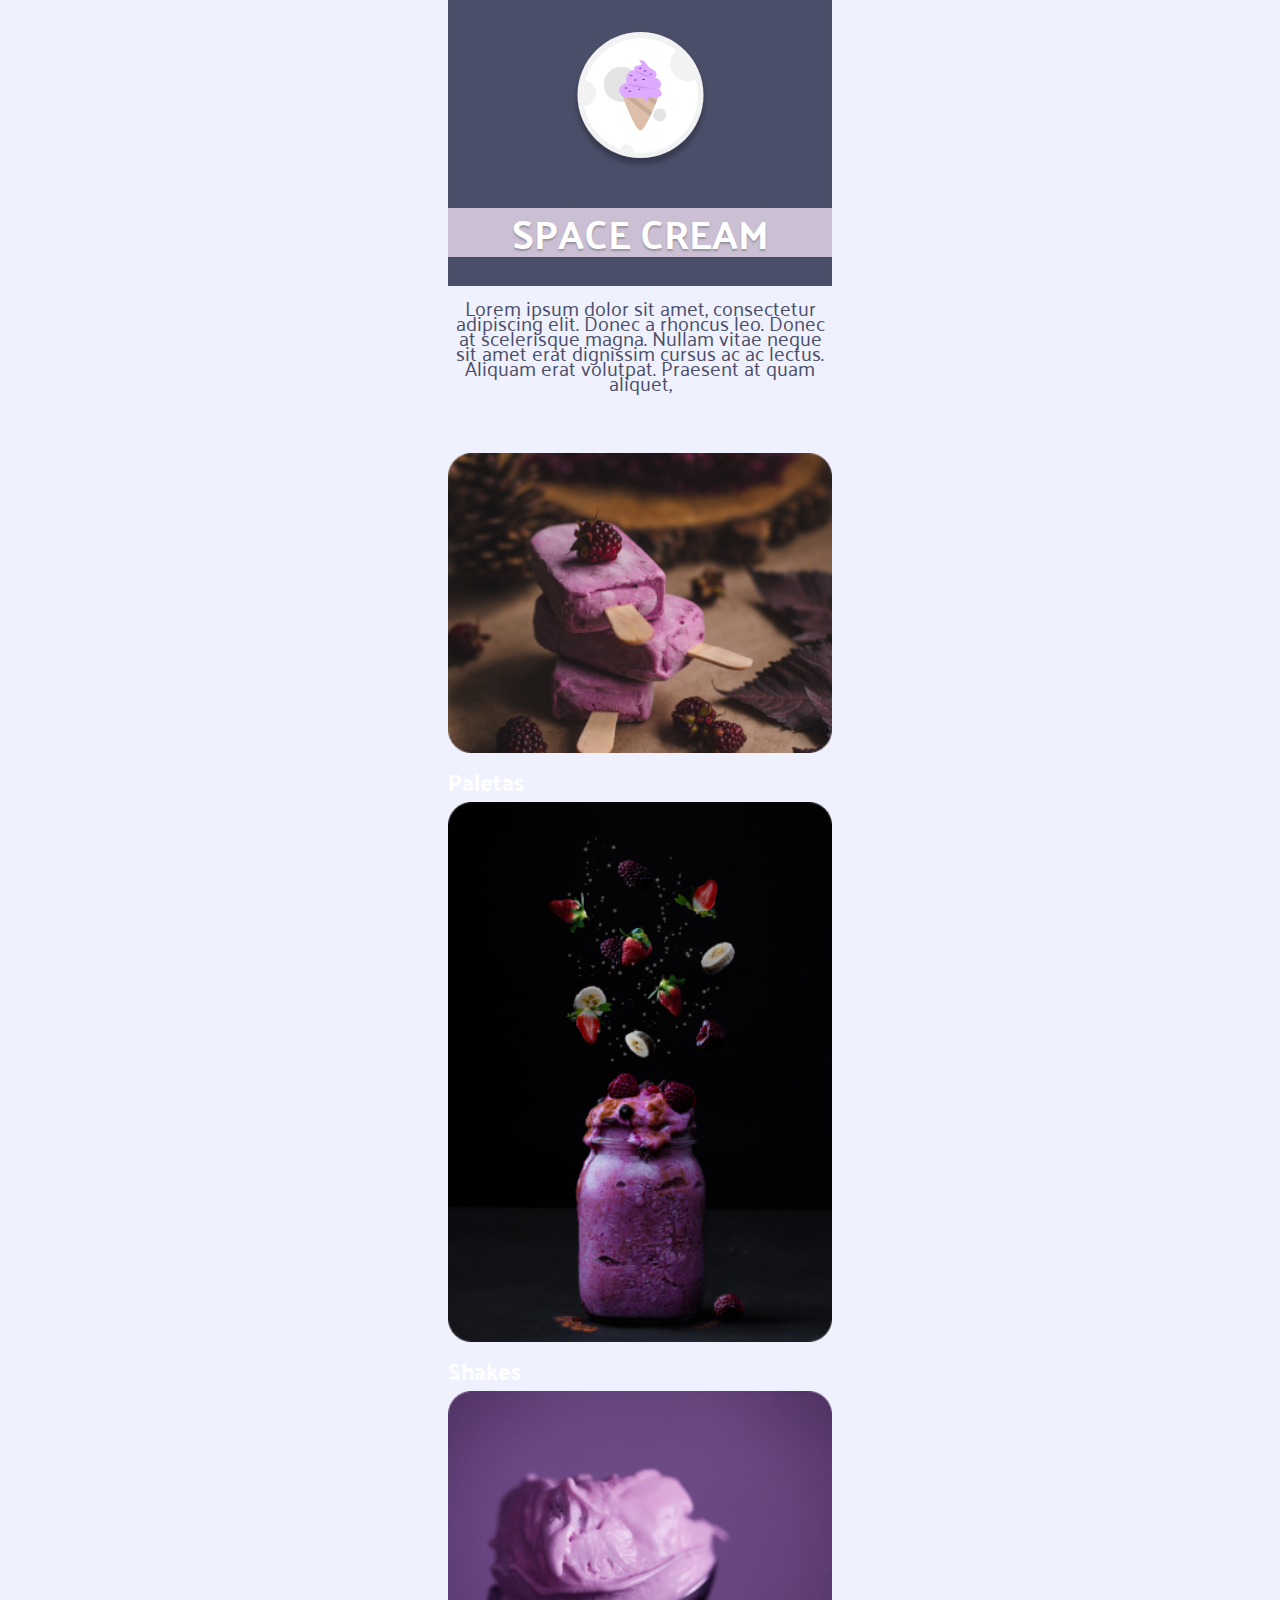
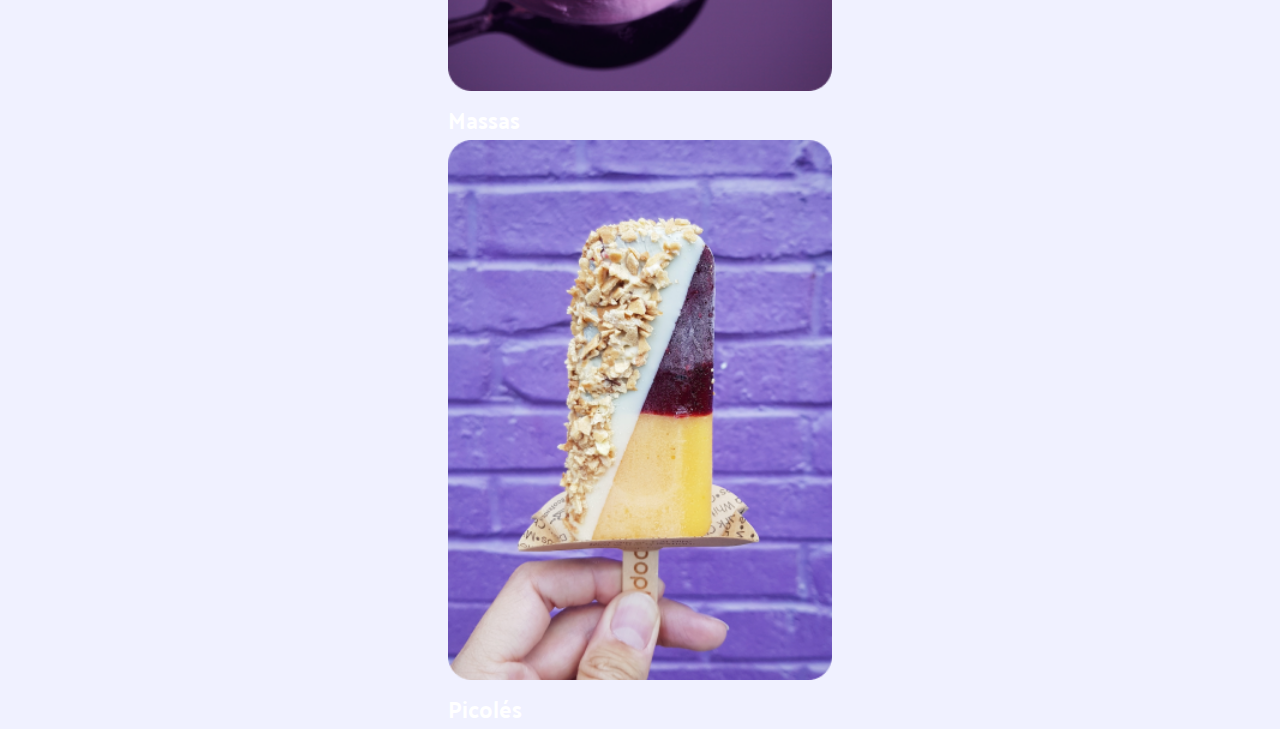
==== Desafio Mobile First/index.html @ 5b073359 "Desafio Mobile First - Eplorer" ====
<!DOCTYPE html>
<html lang="pt-br">

<head>
    <meta charset="UTF-8">
    <link rel="preconnect" href="https://fonts.googleapis.com">
    <link rel="preconnect" href="https://fonts.gstatic.com" crossorigin>

    <meta http-equiv="X-UA-Compatible" content="IE=edge">
    <meta name="viewport" content="width=device-width, initial-scale=1.0">

    <link rel="stylesheet" href="style.css">
    <link href="https://fonts.googleapis.com/css2?family=Palanquin&family=Staatliches&display=swap" rel="stylesheet">


    <title>Space Cream</title>
</head>

<body>

    <div class="page">

        <header>
            <img src="img/logo.svg" alt="">
            <h1>Space Cream</h1>

            
        </header>

        <main>

            <p>Lorem ipsum dolor sit amet, consectetur adipiscing elit.
                Donec a rhoncus leo. Donec at scelerisque magna.
               Nullam vitae neque sit amet erat dignissim cursus ac ac lectus. 
               Aliquam erat volutpat. Praesent at quam aliquet, </p> 

            <div class="card">
                <img src="img/sorvete1.png" alt=" Três Picolés roxo empilhados com uma cereja encima">
                <h2> Paletas </h2>
            </div>

            <div class="card">
                <img src="img/sorvete2.png" alt=" Copo de sorvete com morangos, amoras e bananas em explosão sobre o copo">
                <h2> Shakes</h2>
            </div>

            <div class="card">
                <img src="img/sorvete3.png" alt="Bola de sorvete roxo">
                <h2> Massas</h2>
            </div>

            <div class="card">
                <img src="img/sorvete4.png" alt="Picole com diaginal de castanha e a outra metade uva e creme ">
                <h2>Picolés</h2>
            </div>


        </main>

    </div>



</body>

</html>
---- Desafio Mobile First/style.css ----
* {
    margin: 0;
    padding: 0;
    box-sizing: border-box;
  }
  
:root{

    --ff-heading: 'Staatliches', sans-serif;
    --ff-texting: 'Palanquin', sans-serif;
  
    --bg-primary: hsla(233, 100%, 97%, 1);
    --bg-button-box: hsla(312, 91%, 96%, 1);
    --bg-button-header:hsla(275, 18%, 79%, 1);
    --bg-box-header:hsla(218, 17%, 62%, 1);
    --fc-text-dark: hsla(232, 17%, 35%, 1);

    font-size: 62.5%;
    --fs-body: 1.5rem;
    --fs-heading: 4rem;
    --fs-text: 2rem;
}
  

body {
    font-family: var(--ff-texting);
    font-size: var(--fs-body);
    font-weight: 400;
  
    background-color: var(--bg-primary);
    color: #fff;
  }

  .page {
    display: grid;
    
    max-width: 38.4rem;
    margin: 0 auto;
  }

  img{
    height: auto;
    width: 100%;
  }

  header{
    text-align: center;
    padding: 3.2rem 0 2.9rem;

    background-color: var(--fc-text-dark);
    color: var(--fc-primary);
  }

  header img{
    width: 13.7rem;
    margin-bottom: 3.2rem;
  }

  header h1{
    text-transform: uppercase;
    height: 4.9rem;
    line-height: 3.4rem;
    text-shadow: 0px 2px 2px rgba(0, 0, 0, 0.25);

    display: flex;
    align-items: center;
    justify-content: center;

    font-size: var(--fs-heading);
    background-color: var(--bg-button-header);
  }

  main p{
    font-family: var(--fs-texting);
    font-size: var(--fs-text);
    color: var(--fc-text-dark);
    text-align: center;

    line-height: 1.5rem;
    padding-top: 1.4rem;
    padding-bottom: 6.3rem;

  }
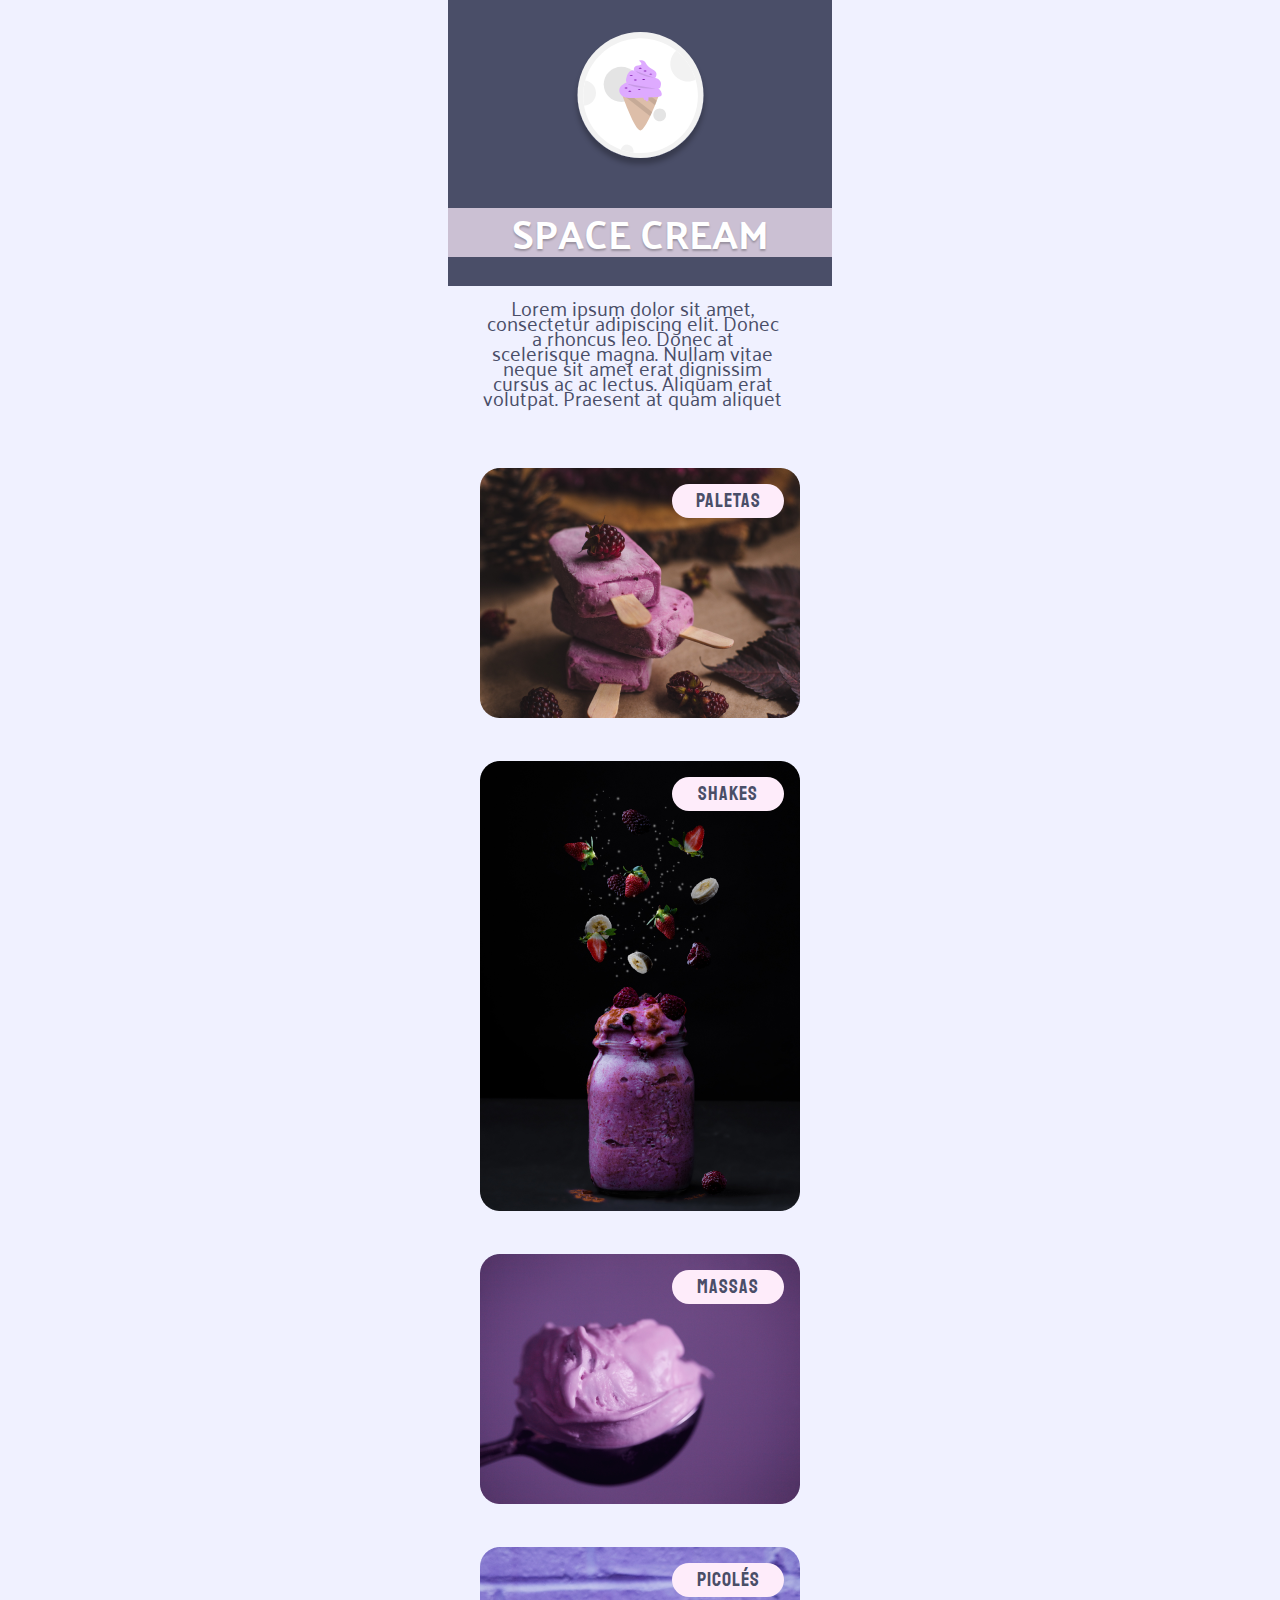
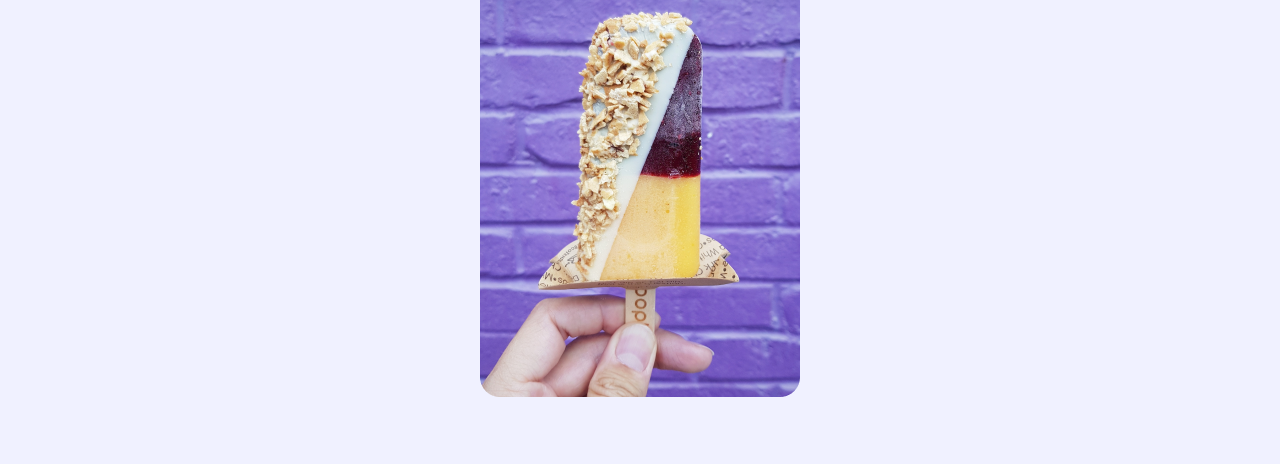
==== commit ceebef2c: "Alteração em animação da página" ====
--- a/Desafio Mobile First/index.html
+++ b/Desafio Mobile First/index.html
@@ -28,28 +28,33 @@
         </header>
 
         <main>
+            <div class="text">
+                 <p> Lorem ipsum dolor sit amet, 
+                    consectetur adipiscing elit. 
+                    Donec a rhoncus leo. 
+                    Donec at scelerisque magna.
+                    Nullam vitae neque sit amet erat dignissim cursus ac ac lectus.
+                    Aliquam erat volutpat. 
+                    Praesent at quam aliquet</p> 
+            </div>
 
-            <p>Lorem ipsum dolor sit amet, consectetur adipiscing elit.
-                Donec a rhoncus leo. Donec at scelerisque magna.
-               Nullam vitae neque sit amet erat dignissim cursus ac ac lectus. 
-               Aliquam erat volutpat. Praesent at quam aliquet, </p> 
 
-            <div class="card">
+            <div class="cards">
                 <img src="img/sorvete1.png" alt=" Três Picolés roxo empilhados com uma cereja encima">
                 <h2> Paletas </h2>
             </div>
 
-            <div class="card">
+            <div class="cards">
                 <img src="img/sorvete2.png" alt=" Copo de sorvete com morangos, amoras e bananas em explosão sobre o copo">
                 <h2> Shakes</h2>
             </div>
 
-            <div class="card">
+            <div class="cards">
                 <img src="img/sorvete3.png" alt="Bola de sorvete roxo">
                 <h2> Massas</h2>
             </div>
 
-            <div class="card">
+            <div class="cards">
                 <img src="img/sorvete4.png" alt="Picole com diaginal de castanha e a outra metade uva e creme ">
                 <h2>Picolés</h2>
             </div>
--- a/Desafio Mobile First/style.css
+++ b/Desafio Mobile First/style.css
@@ -1,3 +1,5 @@
+
+
 * {
     margin: 0;
     padding: 0;
@@ -70,14 +72,83 @@
     background-color: var(--bg-button-header);
   }
 
-  main p{
-    font-family: var(--fs-texting);
+  .text{
+    font-family: 'Palanquin';
+    font-style: normal;
     font-size: var(--fs-text);
     color: var(--fc-text-dark);
     text-align: center;
+    font-weight: 400;
+    line-height: 1.5rem;
+    align-items: center;
 
-    line-height: 1.5rem;
-    padding-top: 1.4rem;
+    padding-top: 0;
     padding-bottom: 6.3rem;
+    padding-left: auto;
+    padding-right: auto;
+    max-width: 30.5rem;
+    display: flex;
+  
+  }
 
-  }+  main{
+    display: grid;
+    text-align: center;
+    padding: 1.4rem 3.2rem 6rem;
+  }
+
+  .cards{
+    position: relative;
+    animation: downtop 1s 325ms backwards;
+  }
+
+  .cards + .cards {
+    margin-top: 3.6rem;
+}
+
+
+  .cards h2{
+    position: absolute;
+    top: 1.6rem;
+    right: 1.6rem;
+
+    font-weight: 400;
+    font-size: var(--fs-text);
+    font-family: var(--ff-heading);
+    line-height: 3.4rem;
+    color: var(--fc-text-dark);
+    text-transform: uppercase;
+    letter-spacing: 0.05em;
+    
+    animation: topdown 1s 850ms backwards;
+
+    letter-spacing: 0.05em;
+
+    width: 11.2rem;
+    border-radius: 2.0rem;
+
+    background-color: var(--bg-button-box);
+
+  }
+
+@keyframes downtop {
+  0%{
+    opacity: 0;
+    transform: translateY(5.5rem );
+  }
+  100%{
+    opacity: 1;
+    transform: translateY(0);
+  }
+}
+
+  @keyframes topdown {
+    0%{
+      opacity: 0;
+      transform: translateY(-3.0rem);
+    }
+    100%{
+      opacity: 1;
+      transform: translateY(0);
+    }
+}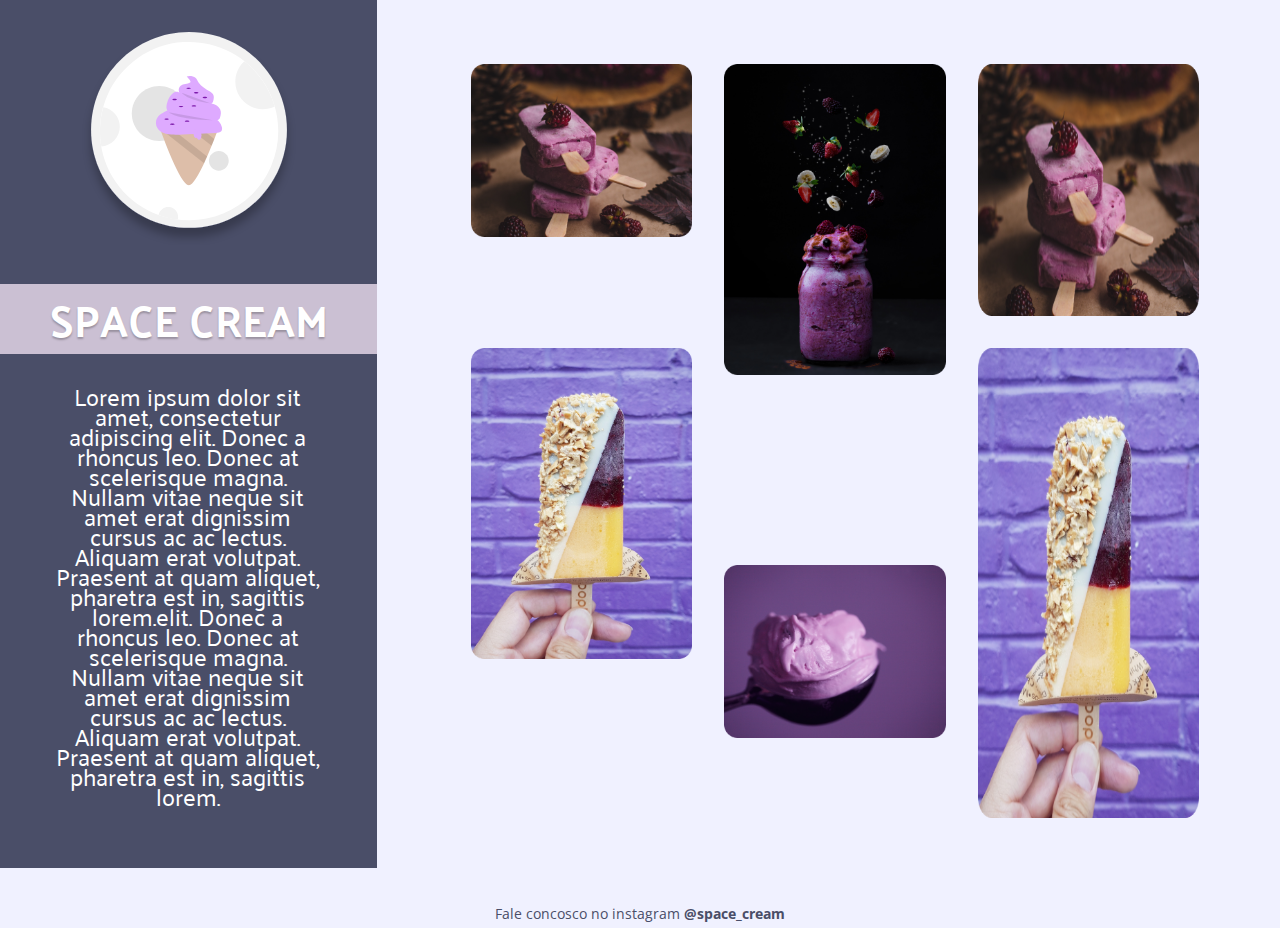
==== commit 4f975ba8: "Ice cream parcialmente finalizado necessário algumas alterações" ====
--- a/Desafio Mobile First/index.html
+++ b/Desafio Mobile First/index.html
@@ -10,7 +10,9 @@
     <meta name="viewport" content="width=device-width, initial-scale=1.0">
 
     <link rel="stylesheet" href="style.css">
-    <link href="https://fonts.googleapis.com/css2?family=Palanquin&family=Staatliches&display=swap" rel="stylesheet">
+
+    <link href="https://fonts.googleapis.com/css2?family=Open+Sans:wght@400;700&family=Palanquin&family=Staatliches&display=swap" rel="stylesheet">
+
 
 
     <title>Space Cream</title>
@@ -23,48 +25,65 @@
         <header>
             <img src="img/logo.svg" alt="">
             <h1>Space Cream</h1>
+             
+            <p> Lorem ipsum dolor sit amet, consectetur adipiscing elit. Donec a rhoncus leo. 
+                Donec at scelerisque magna. Nullam vitae neque sit amet erat dignissim cursus ac ac lectus. 
+                Aliquam erat volutpat. Praesent at quam aliquet, pharetra est in, sagittis lorem.elit. 
+                Donec a rhoncus leo. Donec at scelerisque magna. 
+                Nullam vitae neque sit amet erat dignissim cursus ac ac lectus.
+                Aliquam erat volutpat. Praesent at quam aliquet, pharetra est in, sagittis lorem. </p> 
 
             
         </header>
 
         <main>
-            <div class="text">
-                 <p> Lorem ipsum dolor sit amet, 
-                    consectetur adipiscing elit. 
-                    Donec a rhoncus leo. 
-                    Donec at scelerisque magna.
+                 <p> Lorem ipsum dolor sit amet, consectetur adipiscing elit. Donec a rhoncus leo. 
+                    Donec at scelerisque magna. Nullam vitae neque sit amet erat dignissim cursus ac ac lectus. 
+                    Aliquam erat volutpat. Praesent at quam aliquet, pharetra est in, sagittis lorem.elit. 
+                    Donec a rhoncus leo. Donec at scelerisque magna. 
                     Nullam vitae neque sit amet erat dignissim cursus ac ac lectus.
-                    Aliquam erat volutpat. 
-                    Praesent at quam aliquet</p> 
-            </div>
+                    Aliquam erat volutpat. Praesent at quam aliquet, pharetra est in, sagittis lorem. </p> 
 
-
-            <div class="cards">
+            <div class="cards A">
                 <img src="img/sorvete1.png" alt=" Três Picolés roxo empilhados com uma cereja encima">
                 <h2> Paletas </h2>
             </div>
 
-            <div class="cards">
+            <div class="cards B">
                 <img src="img/sorvete2.png" alt=" Copo de sorvete com morangos, amoras e bananas em explosão sobre o copo">
                 <h2> Shakes</h2>
             </div>
 
-            <div class="cards">
+            <div class="cards C">
                 <img src="img/sorvete3.png" alt="Bola de sorvete roxo">
                 <h2> Massas</h2>
             </div>
 
-            <div class="cards">
+            <div class="cards D">
                 <img src="img/sorvete4.png" alt="Picole com diaginal de castanha e a outra metade uva e creme ">
                 <h2>Picolés</h2>
             </div>
 
+            <div class=" cards E repeat">
+                <img src="img/sorvete1.png" alt=" Três Picolés roxo empilhados com uma cereja encima">
+                <h2> Paletas </h2>
+            </div>
 
-        </main>
+            <div class=" cards F repeat">
+                <img src="img/sorvete4.png" alt="Picole com diaginal de castanha e a outra metade uva e creme ">
+                <h2>Picolés</h2>
+            </div>
 
     </div>
 
+    <footer>
+        <p>
+            Fale concosco no instagram <a href="#" target="blank">@space_cream</a>
+        </p>
+    
+    </footer>
 
+</main>
 
 </body>
 
--- a/Desafio Mobile First/style.css
+++ b/Desafio Mobile First/style.css
@@ -10,8 +10,10 @@
 
     --ff-heading: 'Staatliches', sans-serif;
     --ff-texting: 'Palanquin', sans-serif;
+    --ff-footer: 'Open Sans', sans-serif;
   
     --bg-primary: hsla(233, 100%, 97%, 1);
+    --bg-secondary: hsla(0, 0%, 100%, 1);
     --bg-button-box: hsla(312, 91%, 96%, 1);
     --bg-button-header:hsla(275, 18%, 79%, 1);
     --bg-box-header:hsla(218, 17%, 62%, 1);
@@ -20,7 +22,8 @@
     font-size: 62.5%;
     --fs-body: 1.5rem;
     --fs-heading: 4rem;
-    --fs-text: 2rem;
+    --fs-text: 2.4rem;
+
 }
   
 
@@ -45,10 +48,11 @@
     width: 100%;
   }
 
+
   header{
     text-align: center;
     padding: 3.2rem 0 2.9rem;
-
+    
     background-color: var(--fc-text-dark);
     color: var(--fc-primary);
   }
@@ -58,6 +62,14 @@
     margin-bottom: 3.2rem;
   }
 
+  header p {
+    display: none;
+
+    font-family: var(--ff-texting);
+
+    margin-top: 3.2rem;
+    max-width: 27.5rem;
+}
   header h1{
     text-transform: uppercase;
     height: 4.9rem;
@@ -72,7 +84,7 @@
     background-color: var(--bg-button-header);
   }
 
-  .text{
+  main p{
     font-family: 'Palanquin';
     font-style: normal;
     font-size: var(--fs-text);
@@ -96,10 +108,12 @@
     text-align: center;
     padding: 1.4rem 3.2rem 6rem;
   }
-
-  .cards{
+  
+
+  .cards, .repeat{
     position: relative;
     animation: downtop 1s 325ms backwards;
+    display: grid;
   }
 
   .cards + .cards {
@@ -131,6 +145,53 @@
 
   }
 
+ 
+
+  .repeat h2{
+    position: absolute;
+    top: 1.6rem;
+    right: 1.6rem;
+
+    font-weight: 400;
+    font-size: var(--fs-text);
+    font-family: var(--ff-heading);
+    line-height: 3.4rem;
+    color: var(--fc-text-dark);
+    text-transform: uppercase;
+    letter-spacing: 0.05em;
+    
+    animation: topdown 1s 850ms backwards;
+
+    letter-spacing: 0.05em;
+
+    width: 11.2rem;
+    border-radius: 2.0rem;
+
+    background-color: var(--bg-button-box);
+
+  }
+
+  .repeat{
+    display: none;
+  }
+
+  footer{
+    font-family: var(--ff-footer);
+    font-weight:400 ;
+    font-size: 1.4rem;
+    line-height: 2.8rem;
+    color: var(--fc-text-dark);
+    padding-bottom: 4.6rem;
+    text-align: center;
+    display: none;
+  }
+
+  footer a {
+    text-decoration: none;
+    font-weight: 700;
+    color: var(--fc-text-dark);
+  }
+
 @keyframes downtop {
   0%{
     opacity: 0;
@@ -151,4 +212,172 @@
       opacity: 1;
       transform: translateY(0);
     }
-}+}
+
+
+@media (min-width:900px) {
+.page{
+  grid-template-areas: "header main" "header footer";
+  max-width: 100%;
+  height: 100vh;
+}
+
+header p {
+
+  font-size: var(--fs-text);
+  line-height: 2rem;
+  display: flex;
+  align-items: center;
+  text-align: center;
+  margin-top: 3.2rem;
+  margin-left: 5.0rem;
+  margin-right: 5.2rem;
+  margin-bottom: 0;
+}
+
+main p{
+  display: none;
+}
+
+.cards h2{
+  display: none;
+}
+
+    header img {
+      width: 25rem;
+      height: 21.3rem;
+     }
+
+     .cards + .cards {
+      margin-top: 0;
+  }
+
+     main {
+      grid-area: main;
+      grid-template-areas: 
+      "A B" 
+      "D B" 
+      "D E"
+      ;
+
+      gap: 3.2rem;
+      padding: 3.2rem;
+     
+  }
+
+  main .A {
+      grid-area: A;
+  }
+
+  main .B {
+      grid-area: B;
+  }
+
+  main .C {
+      grid-area: E;
+  }
+
+  main .D {
+      grid-area: D;
+  }
+
+  footer {
+      display: block;
+      grid-area: footer;
+  }
+
+  footer{
+    text-align: center;
+    display: inline;
+   }
+}
+ 
+
+
+    @media (min-width: 1280px){
+
+      .page{
+        grid-template-areas: "header main" "header footer";
+        max-width: 100%;
+        height: 100vh;
+      }
+
+      header {
+        max-width:37.7rem;
+    }
+
+    header img {
+        width: 25rem;
+    }
+    
+
+    header p {
+
+      font-size: var(--fs-text);
+      line-height: 2rem;
+      display: flex;
+      align-items: center;
+      text-align: center;
+      margin-top: 3.2rem;
+      margin-left: 5.0rem;
+      margin-right: 5.2rem;
+      margin-bottom: 0;
+    }
+
+    .repeat {
+      display: flex;
+  }
+
+      header h1 {
+        font-size: clamp(3rem, 0.5rem + 3vw , 4.9rem);
+        line-height: 3.4rem;
+        height: 7rem;;
+    }
+
+ 
+
+    main {
+      grid-template-areas: 
+      "A B C" 
+      "D B F" 
+      "D E F";
+
+      padding: 6.4rem 8.1rem 5rem 9.4rem;
+  }
+
+  main .A {
+      grid-area: A;
+  }
+
+  main .B {
+      grid-area: B;
+  }
+
+  main .C {
+      grid-area: E;
+  }
+
+  main .D {
+      grid-area: D;
+  }
+
+  main .E {
+      grid-area: C;
+  }
+
+  main .F {
+      grid-area: F;
+  }
+
+
+  
+  footer {
+    display: block;
+    grid-area: footer;
+}
+
+footer{
+  text-align: center;
+  display: inline;
+ }
+    }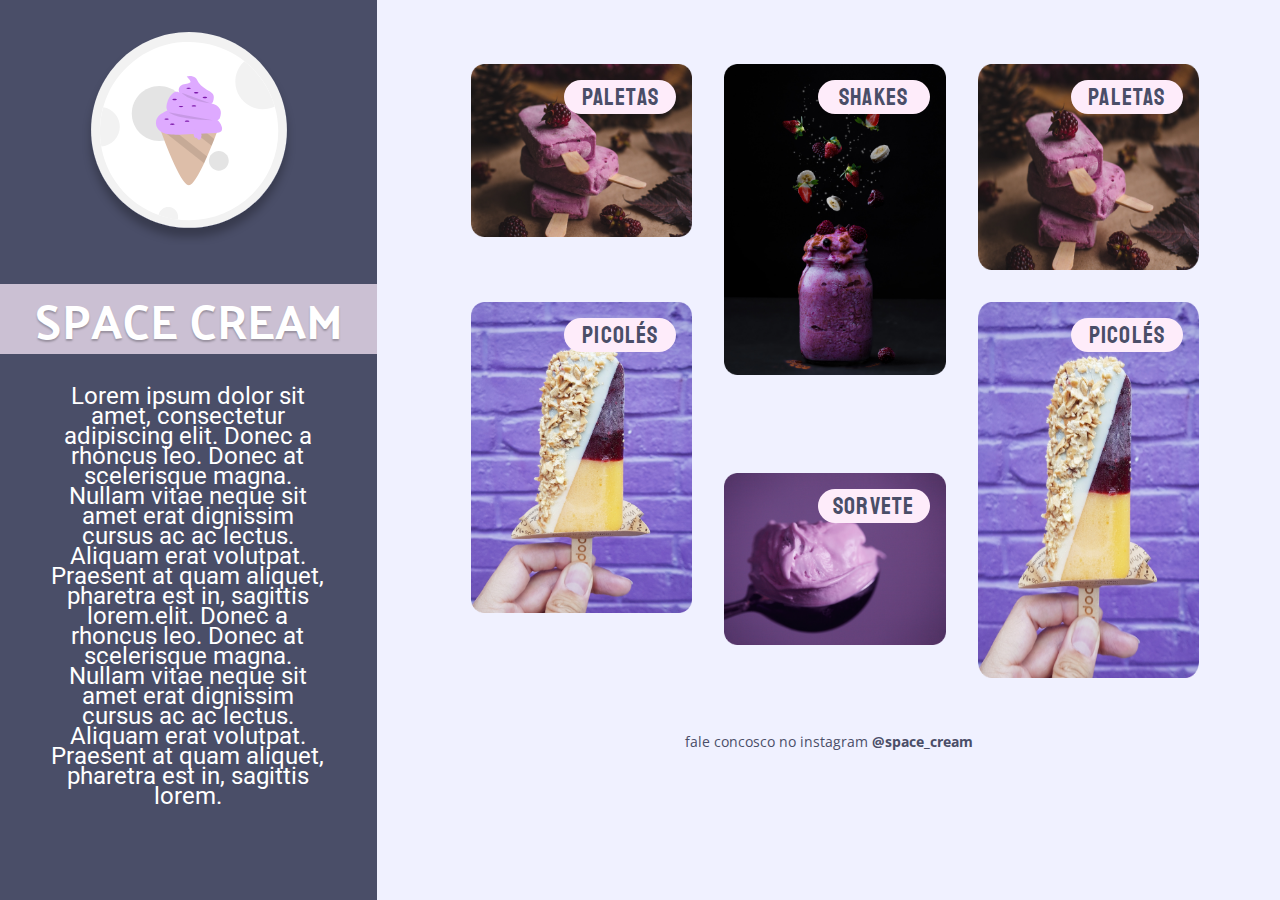
==== commit 57f1f0cb: "Finalização projeto" ====
--- a/Desafio Mobile First/index.html
+++ b/Desafio Mobile First/index.html
@@ -11,80 +11,81 @@
 
     <link rel="stylesheet" href="style.css">
 
-    <link href="https://fonts.googleapis.com/css2?family=Open+Sans:wght@400;700&family=Palanquin&family=Staatliches&display=swap" rel="stylesheet">
-
+    <link href="https://fonts.googleapis.com/css2?family=Open+Sans:wght@400;700&family=Palanquin&family=Roboto&family=Staatliches&display=swap" rel="stylesheet">
 
 
     <title>Space Cream</title>
 </head>
 
 <body>
+    <div class="page">
+        <header>
+            <img src="img/logo.svg" alt="Logo da Space Cream mostrando um sorvete de casquinha.">
 
-    <div class="page">
+            <h1>Space Cream</h1>
 
-        <header>
-            <img src="img/logo.svg" alt="">
-            <h1>Space Cream</h1>
-             
-            <p> Lorem ipsum dolor sit amet, consectetur adipiscing elit. Donec a rhoncus leo. 
+            <p>
+                Lorem ipsum dolor sit amet, consectetur adipiscing elit. Donec a rhoncus leo. 
                 Donec at scelerisque magna. Nullam vitae neque sit amet erat dignissim cursus ac ac lectus. 
                 Aliquam erat volutpat. Praesent at quam aliquet, pharetra est in, sagittis lorem.elit. 
                 Donec a rhoncus leo. Donec at scelerisque magna. 
                 Nullam vitae neque sit amet erat dignissim cursus ac ac lectus.
-                Aliquam erat volutpat. Praesent at quam aliquet, pharetra est in, sagittis lorem. </p> 
-
-            
+                Aliquam erat volutpat. Praesent at quam aliquet, pharetra est in, sagittis lorem.
+            </p>
         </header>
 
         <main>
-                 <p> Lorem ipsum dolor sit amet, consectetur adipiscing elit. Donec a rhoncus leo. 
-                    Donec at scelerisque magna. Nullam vitae neque sit amet erat dignissim cursus ac ac lectus. 
-                    Aliquam erat volutpat. Praesent at quam aliquet, pharetra est in, sagittis lorem.elit. 
-                    Donec a rhoncus leo. Donec at scelerisque magna. 
-                    Nullam vitae neque sit amet erat dignissim cursus ac ac lectus.
-                    Aliquam erat volutpat. Praesent at quam aliquet, pharetra est in, sagittis lorem. </p> 
+            <p>
+                Lorem ipsum dolor sit amet, consectetur adipiscing elit. Donec a rhoncus leo. 
+                Donec at scelerisque magna. Nullam vitae neque sit amet erat dignissim cursus ac ac lectus. 
+                Aliquam erat volutpat. Praesent at quam aliquet, pharetra est in, sagittis lorem.elit. 
+                Donec a rhoncus leo. Donec at scelerisque magna. 
+                Nullam vitae neque sit amet erat dignissim cursus ac ac lectus.
+                Aliquam erat volutpat. Praesent at quam aliquet, pharetra est in, sagittis lorem
+            </p>
 
             <div class="cards A">
-                <img src="img/sorvete1.png" alt=" Três Picolés roxo empilhados com uma cereja encima">
-                <h2> Paletas </h2>
+                <img 
+                src="img/sorvete1.png" alt=" Três Picolés roxo empilhados com uma cereja encima">
+                <h2>Paletas</h2>
             </div>
 
             <div class="cards B">
+                <img 
                 <img src="img/sorvete2.png" alt=" Copo de sorvete com morangos, amoras e bananas em explosão sobre o copo">
-                <h2> Shakes</h2>
+                <h2>Shakes</h2>
             </div>
 
             <div class="cards C">
-                <img src="img/sorvete3.png" alt="Bola de sorvete roxo">
-                <h2> Massas</h2>
+                <img 
+                src="img/sorvete3.png" alt="Bola de sorvete roxo">
+                <h2>Sorvete</h2>
             </div>
 
             <div class="cards D">
-                <img src="img/sorvete4.png" alt="Picole com diaginal de castanha e a outra metade uva e creme ">
+                <img 
+                src="img/sorvete4.png" alt="Picole com diaginal de castanha e a outra metade uva e creme ">
                 <h2>Picolés</h2>
             </div>
-
-            <div class=" cards E repeat">
-                <img src="img/sorvete1.png" alt=" Três Picolés roxo empilhados com uma cereja encima">
-                <h2> Paletas </h2>
+            
+            <div class="cards E r">
+                <img 
+                src="img/sorvete1.png" alt=" Três Picolés roxo empilhados com uma cereja encima">           
+                     <h2>Paletas</h2>
             </div>
 
-            <div class=" cards F repeat">
-                <img src="img/sorvete4.png" alt="Picole com diaginal de castanha e a outra metade uva e creme ">
+            <div class="cards F r">
+                <img 
+                src="img/sorvete4.png" alt="Picole com diaginal de castanha e a outra metade uva e creme ">
                 <h2>Picolés</h2>
             </div>
-
+        </main>
+        
+        <footer>
+            <p>fale concosco no instagram 
+                <a href="#">@space_cream</a>
+            </p>
+        </footer>
     </div>
-
-    <footer>
-        <p>
-            Fale concosco no instagram <a href="#" target="blank">@space_cream</a>
-        </p>
-    
-    </footer>
-
-</main>
-
 </body>
-
 </html>--- a/Desafio Mobile First/style.css
+++ b/Desafio Mobile First/style.css
@@ -1,75 +1,66 @@
-
-
 * {
-    margin: 0;
-    padding: 0;
-    box-sizing: border-box;
-  }
-  
+  margin: 0;
+  padding: 0;
+  box-sizing: border-box;
+}
+
 :root{
 
-    --ff-heading: 'Staatliches', sans-serif;
-    --ff-texting: 'Palanquin', sans-serif;
-    --ff-footer: 'Open Sans', sans-serif;
-  
-    --bg-primary: hsla(233, 100%, 97%, 1);
-    --bg-secondary: hsla(0, 0%, 100%, 1);
-    --bg-button-box: hsla(312, 91%, 96%, 1);
-    --bg-button-header:hsla(275, 18%, 79%, 1);
-    --bg-box-header:hsla(218, 17%, 62%, 1);
-    --fc-text-dark: hsla(232, 17%, 35%, 1);
-
-    font-size: 62.5%;
-    --fs-body: 1.5rem;
-    --fs-heading: 4rem;
-    --fs-text: 2.4rem;
-
-}
-  
+  --ff-heading: 'Staatliches', sans-serif;
+  --ff-texting: 'Palanquin', sans-serif;
+  --ff-footer: 'Open Sans', sans-serif;
+  --ff-header: 'Roboto', sans-serif;
+
+  --bg-primary: hsla(233, 100%, 97%, 1);
+  --bg-secondary: hsla(0, 0%, 100%, 1);
+  --bg-button-box: hsla(312, 91%, 96%, 1);
+  --bg-button-header:hsla(275, 18%, 79%, 1);
+  --bg-box-header:hsla(218, 17%, 62%, 1);
+  --fc-text-dark: hsla(232, 17%, 35%, 1);
+
+  font-size: 62.5%;
+  --fs-body: 1.5rem;
+  --fs-heading: 4rem;
+  --fs-text: 2.4rem;
+
+}
 
 body {
-    font-family: var(--ff-texting);
-    font-size: var(--fs-body);
-    font-weight: 400;
-  
-    background-color: var(--bg-primary);
-    color: #fff;
-  }
-
-  .page {
-    display: grid;
-    
-    max-width: 38.4rem;
-    margin: 0 auto;
-  }
-
-  img{
-    height: auto;
-    width: 100%;
-  }
-
-
-  header{
-    text-align: center;
-    padding: 3.2rem 0 2.9rem;
-    
-    background-color: var(--fc-text-dark);
-    color: var(--fc-primary);
-  }
-
-  header img{
-    width: 13.7rem;
-    margin-bottom: 3.2rem;
-  }
-
-  header p {
-    display: none;
-
-    font-family: var(--ff-texting);
-
-    margin-top: 3.2rem;
-    max-width: 27.5rem;
-}
+  font-family: var(--ff-texting);
+  font-size: var(--fs-body);
+  font-weight: 400;
+
+  background-color: var(--bg-primary);
+  color: #fff;
+}
+
+
+.page {
+  display: grid;
+  
+  max-width: 38.4rem;
+  margin: 0 auto;
+}
+
+img {
+  width: 100%;
+  height: auto;
+}
+
+header{
+  text-align: center;
+  padding: 3.2rem 0 2.9rem;
+  
+  background-color: var(--fc-text-dark);
+  color: var(--fc-primary);
+}
+
+header img{
+  width: 13.7rem;
+  margin-bottom: 3.2rem;
+}
+
+
   header h1{
     text-transform: uppercase;
     height: 4.9rem;
@@ -84,45 +75,53 @@
     background-color: var(--bg-button-header);
   }
 
-  main p{
-    font-family: 'Palanquin';
-    font-style: normal;
-    font-size: var(--fs-text);
-    color: var(--fc-text-dark);
-    text-align: center;
-    font-weight: 400;
-    line-height: 1.5rem;
-    align-items: center;
-
-    padding-top: 0;
-    padding-bottom: 6.3rem;
-    padding-left: auto;
-    padding-right: auto;
-    max-width: 30.5rem;
-    display: flex;
-  
-  }
-
-  main{
-    display: grid;
-    text-align: center;
-    padding: 1.4rem 3.2rem 6rem;
-  }
-  
-
-  .cards, .repeat{
-    position: relative;
-    animation: downtop 1s 325ms backwards;
-    display: grid;
-  }
-
-  .cards + .cards {
-    margin-top: 3.6rem;
-}
-
-
-  .cards h2{
-    position: absolute;
+header p {
+  display: none;
+
+  font-family: var(--ff-header);
+
+  margin-top: 3.2rem;
+  max-width: 27.5rem;
+}
+
+main {
+  display: grid;
+  text-align: center;
+
+  padding: 1.4rem 3.2rem 6rem;
+}
+
+main p {
+  font-family: var(--ff-texting);
+  font-style: normal;
+  font-size: var(--fs-text);
+  color: var(--fc-text-dark);
+  text-align: center;
+  font-weight: 400;
+  line-height: 2.5rem;
+
+
+  margin: 0 auto 6.3rem;
+  max-width: 30.5rem;
+}
+
+.cards {
+  position: relative;
+}
+
+.cards + .cards {
+  margin-top: 3.6rem;
+}
+
+.cards img {
+  position: relative;
+  animation: downtop 1s 325ms backwards;
+  display: grid;
+}
+
+
+.cards h2 {
+  position: absolute;
     top: 1.6rem;
     right: 1.6rem;
 
@@ -143,40 +142,14 @@
 
     background-color: var(--bg-button-box);
 
-  }
-
- 
-
-  .repeat h2{
-    position: absolute;
-    top: 1.6rem;
-    right: 1.6rem;
-
-    font-weight: 400;
-    font-size: var(--fs-text);
-    font-family: var(--ff-heading);
-    line-height: 3.4rem;
-    color: var(--fc-text-dark);
-    text-transform: uppercase;
-    letter-spacing: 0.05em;
-    
-    animation: topdown 1s 850ms backwards;
-
-    letter-spacing: 0.05em;
-
-    width: 11.2rem;
-    border-radius: 2.0rem;
-
-    background-color: var(--bg-button-box);
-
-  }
-
-  .repeat{
-    display: none;
-  }
-
-  footer{
-    font-family: var(--ff-footer);
+}
+
+.r {
+  display: none;
+}
+
+footer {
+  font-family: var(--ff-footer);
     font-weight:400 ;
     font-size: 1.4rem;
     line-height: 2.8rem;
@@ -184,85 +157,88 @@
     padding-bottom: 4.6rem;
     text-align: center;
     display: none;
-  }
-
-  footer a {
-    text-decoration: none;
-    font-weight: 700;
-    color: var(--fc-text-dark);
-  }
-
-@keyframes downtop {
-  0%{
-    opacity: 0;
-    transform: translateY(5.5rem );
-  }
-  100%{
-    opacity: 1;
-    transform: translateY(0);
-  }
-}
-
-  @keyframes topdown {
-    0%{
+}
+
+footer a {
+  text-decoration: none;
+  font-weight: 700;
+  color: var(--fc-text-dark);
+}
+
+@keyframes topdown {
+  0% {
       opacity: 0;
-      transform: translateY(-3.0rem);
-    }
-    100%{
+      transform: translateY(-15px);
+  }
+  
+  100% {
       opacity: 1;
       transform: translateY(0);
-    }
-}
-
-
-@media (min-width:900px) {
-.page{
-  grid-template-areas: "header main" "header footer";
-  max-width: 100%;
-  height: 100vh;
-}
-
-header p {
-
-  font-size: var(--fs-text);
-  line-height: 2rem;
-  display: flex;
-  align-items: center;
-  text-align: center;
-  margin-top: 3.2rem;
-  margin-left: 5.0rem;
-  margin-right: 5.2rem;
-  margin-bottom: 0;
-}
-
-main p{
-  display: none;
-}
-
-.cards h2{
-  display: none;
-}
-
-    header img {
-      width: 25rem;
-      height: 21.3rem;
-     }
-
-     .cards + .cards {
-      margin-top: 0;
-  }
-
-     main {
+  }
+}
+
+@keyframes downtop {
+  0% {
+      opacity: 0;
+      transform: translateY(15px);
+  }
+  
+  100% {
+      opacity: 1;
+      transform: translateY(0);
+  }
+}
+
+@media (min-width: 900px) {
+  .page {
+      grid-template-areas: 
+      "header main" 
+      "header footer";
+
+      max-width: 100%;
+      height: 100vh;
+  }
+
+  header {
+      grid-area: header;
+      padding-bottom: 0;
+  }
+
+  header p {
+
+    font-size: var(--fs-text);
+    line-height: 2rem;
+    display: flex;
+    align-items: center;
+    text-align: center;
+    margin-top: 3.2rem;
+    margin-left: 5.0rem;
+    margin-right: 5.2rem;
+    margin-bottom: 0;
+  }
+  
+  main p {
+      display: none;
+  }
+  
+  header img {
+    width: 25rem;
+    height: 21.3rem;
+   }
+
+   .cards + .cards {
+    margin-top: 0;
+}
+
+  main {
       grid-area: main;
       grid-template-areas: 
       "A B" 
       "D B" 
-      "D E"
-      ;
+      "D E";
 
       gap: 3.2rem;
       padding: 3.2rem;
-     
   }
 
   main .A {
@@ -285,99 +261,78 @@
       display: block;
       grid-area: footer;
   }
-
-  footer{
-    text-align: center;
-    display: inline;
-   }
-}
+}
+
+@media (min-width: 1280px){
+
+  .page{
+    grid-template-areas: 
+    "header main" 
+    "header footer";
+    max-width: 100%;
+    height: 100vh;
+  }
+
+  header {
+    max-width:37.7rem;
+    
+}
+
+header img {
+    width: 25rem;
+}
+
+
+header p {
+
+  font-size: var(--fs-text);
+  line-height: 2rem;
  
-
-
-    @media (min-width: 1280px){
-
-      .page{
-        grid-template-areas: "header main" "header footer";
-        max-width: 100%;
-        height: 100vh;
-      }
-
-      header {
-        max-width:37.7rem;
-    }
-
-    header img {
-        width: 25rem;
-    }
-    
-
-    header p {
-
-      font-size: var(--fs-text);
-      line-height: 2rem;
-      display: flex;
-      align-items: center;
-      text-align: center;
-      margin-top: 3.2rem;
-      margin-left: 5.0rem;
-      margin-right: 5.2rem;
-      margin-bottom: 0;
-    }
-
-    .repeat {
-      display: flex;
-  }
-
-      header h1 {
-        font-size: clamp(3rem, 0.5rem + 3vw , 4.9rem);
-        line-height: 3.4rem;
-        height: 7rem;;
-    }
-
- 
-
-    main {
-      grid-template-areas: 
-      "A B C" 
-      "D B F" 
-      "D E F";
-
-      padding: 6.4rem 8.1rem 5rem 9.4rem;
-  }
-
-  main .A {
-      grid-area: A;
-  }
-
-  main .B {
-      grid-area: B;
-  }
-
-  main .C {
-      grid-area: E;
-  }
-
-  main .D {
-      grid-area: D;
-  }
-
-  main .E {
-      grid-area: C;
-  }
-
-  main .F {
-      grid-area: F;
-  }
-
-
-  
-  footer {
-    display: block;
-    grid-area: footer;
-}
-
-footer{
-  text-align: center;
-  display: inline;
- }
-    }+}
+
+.r {
+  display: flex;
+}
+
+  header h1 {
+    font-size: 4.8rem;
+    line-height: 3.4rem;
+    height: 7rem;
+}
+
+
+
+main {
+  grid-template-areas: 
+  "A B C" 
+  "D B F" 
+  "D E F";
+
+  padding: 6.4rem 8.1rem 5rem 9.4rem;
+}
+
+main .A {
+  grid-area: A;
+}
+
+main .B {
+  grid-area: B;
+}
+
+main .C {
+  grid-area: E;
+}
+
+main .D {
+  grid-area: D;
+}
+
+main .E {
+  grid-area: C;
+}
+
+main .F {
+  grid-area: F;
+}
+
+}